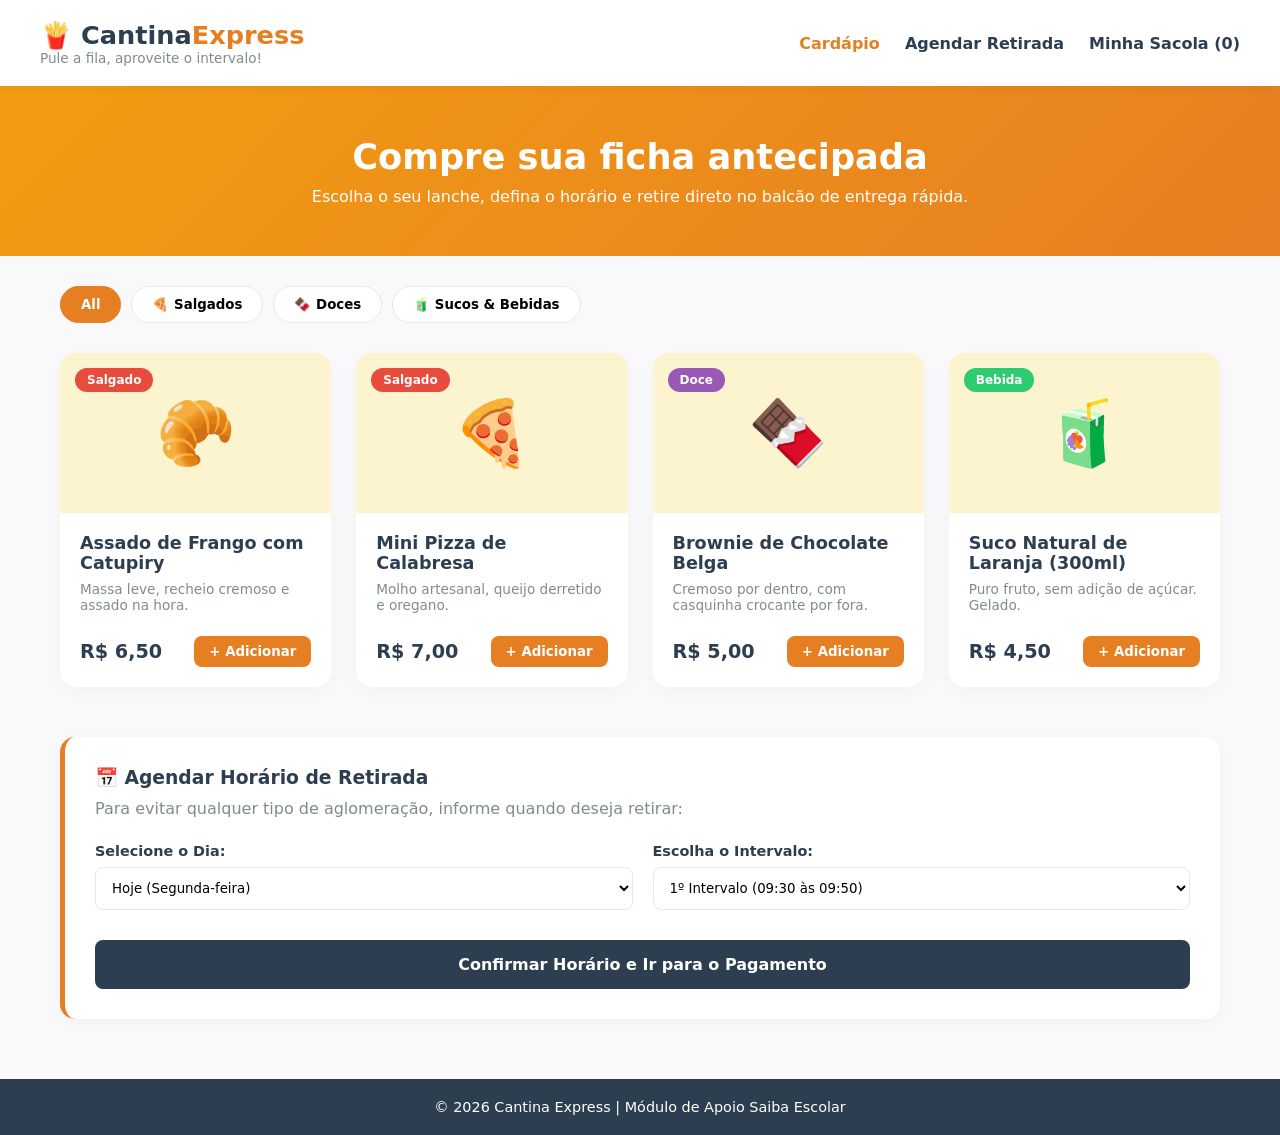
==== cantina.html @ d4b6a6ab "Add files via upload" ====
<!DOCTYPE html>
<html lang="pt-BR">
<head>
    <meta charset="UTF-8">
    <meta name="viewport" content="width=device-width, initial-scale=1.0">
    <title>Cantina Express - Saiba Escolar</title>
    <link rel="stylesheet" href="cantina.css">
</head>
<body>

    <header class="cantina-header">
        <div class="logo-area">
            <h1>🍟 Cantina<span>Express</span></h1>
            <p>Pule a fila, aproveite o intervalo!</p>
        </div>
        <nav class="cantina-nav">
            <a href="#cardapio" class="active">Cardápio</a>
            <a href="#agendar">Agendar Retirada</a>
            <a href="#sacola">Minha Sacola (0)</a>
        </nav>
    </header>

    <section class="cantina-hero">
        <h2>Compre sua ficha antecipada</h2>
        <p>Escolha o seu lanche, defina o horário e retire direto no balcão de entrega rápida.</p>
    </section>

    <div class="categorias-container">
        <button class="btn-categoria active">All</button>
        <button class="btn-categoria">🍕 Salgados</button>
        <button class="btn-categoria">🍫 Doces</button>
        <button class="btn-categoria">🧃 Sucos & Bebidas</button>
    </div>

    <main class="cantina-container">
        
        <section id="cardapio" class="grid-produtos">
            
            <div class="card-produto">
                <div class="tag-categoria salgado">Salgado</div>
                <div class="foto-placeholder">🥐</div>
                <div class="detalhes-produto">
                    <h3>Assado de Frango com Catupiry</h3>
                    <p class="descricao">Massa leve, recheio cremoso e assado na hora.</p>
                    <div class="preco-acao">
                        <span class="preco">R$ 6,50</span>
                        <button class="btn-add">+ Adicionar</button>
                    </div>
                </div>
            </div>

            <div class="card-produto">
                <div class="tag-categoria salgado">Salgado</div>
                <div class="foto-placeholder">🍕</div>
                <div class="detalhes-produto">
                    <h3>Mini Pizza de Calabresa</h3>
                    <p class="descricao">Molho artesanal, queijo derretido e oregano.</p>
                    <div class="preco-acao">
                        <span class="preco">R$ 7,00</span>
                        <button class="btn-add">+ Adicionar</button>
                    </div>
                </div>
            </div>

            <div class="card-produto">
                <div class="tag-categoria doce">Doce</div>
                <div class="foto-placeholder">🍫</div>
                <div class="detalhes-produto">
                    <h3>Brownie de Chocolate Belga</h3>
                    <p class="descricao">Cremoso por dentro, com casquinha crocante por fora.</p>
                    <div class="preco-acao">
                        <span class="preco">R$ 5,00</span>
                        <button class="btn-add">+ Adicionar</button>
                    </div>
                </div>
            </div>

            <div class="card-produto">
                <div class="tag-categoria suco">Bebida</div>
                <div class="foto-placeholder">🧃</div>
                <div class="detalhes-produto">
                    <h3>Suco Natural de Laranja (300ml)</h3>
                    <p class="descricao">Puro fruto, sem adição de açúcar. Gelado.</p>
                    <div class="preco-acao">
                        <span class="preco">R$ 4,50</span>
                        <button class="btn-add">+ Adicionar</button>
                    </div>
                </div>
            </div>

        </section>

        <section id="agendar" class="secao-agendamento">
            <div class="card-agendamento">
                <h3>📅 Agendar Horário de Retirada</h3>
                <p>Para evitar qualquer tipo de aglomeração, informe quando deseja retirar:</p>
                
                <form class="form-agendamento">
                    <div class="grupo-campo">
                        <label for="dia">Selecione o Dia:</label>
                        <select id="dia" name="dia">
                            <option value="hoje">Hoje (Segunda-feira)</option>
                            <option value="amanha">Amanhã (Terça-feira)</option>
                            <option value="quarta">Quarta-feira</option>
                        </select>
                    </div>

                    <div class="grupo-campo">
                        <label for="intervalo">Escolha o Intervalo:</label>
                        <select id="intervalo" name="intervalo">
                            <option value="int1">1º Intervalo (09:30 às 09:50)</option>
                            <option value="int2">2º Intervalo (15:30 às 15:50)</option>
                            <option value="almoco">Horário do Almoço (12:00 às 13:00)</option>
                        </select>
                    </div>

                    <button type="button" class="btn-confirmar-agenda">Confirmar Horário e Ir para o Pagamento</button>
                </form>
            </div>
        </section>

    </main>

    <footer class="cantina-footer">
        <p>&copy; 2026 Cantina Express | Módulo de Apoio Saiba Escolar</p>
    </footer>

</body>
</html>
---- cantina.css ----
/* Reset padrão e tipografia moderna */
* {
    margin: 0;
    padding: 0;
    box-sizing: border-box;
    font-family: 'Segoe UI', system-ui, -apple-system, sans-serif;
}

:root {
    --primary-color: #e67e22; /* Laranja apetite */
    --primary-hover: #d35400;
    --bg-light: #f9f9fb;
    --card-bg: #ffffff;
    --text-dark: #2c3e50;
    --text-muted: #7f8c8d;
    --salgado-color: #e74c3c;
    --doce-color: #9b59b6;
    --suco-color: #2ecc71;
}

body {
    background-color: var(--bg-light);
    color: var(--text-dark);
}

/* Header Fluido e Moderno */
.cantina-header {
    background-color: var(--card-bg);
    padding: 20px 40px;
    display: flex;
    justify-content: space-between;
    align-items: center;
    box-shadow: 0 2px 10px rgba(0, 0, 0, 0.05);
    position: sticky;
    top: 0;
    z-index: 100;
}

.logo-area h1 {
    font-size: 1.6rem;
    color: var(--text-dark);
}

.logo-area h1 span {
    color: var(--primary-color);
}

.logo-area p {
    font-size: 0.85rem;
    color: var(--text-muted);
}

.cantina-nav a {
    text-decoration: none;
    color: var(--text-dark);
    margin-left: 20px;
    font-weight: 600;
    transition: color 0.3s;
}

.cantina-nav a:hover, .cantina-nav a.active {
    color: var(--primary-color);
}

/* Banner Hero */
.cantina-hero {
    background: linear-gradient(135deg, #f39c12, var(--primary-color));
    color: white;
    text-align: center;
    padding: 50px 20px;
    margin-bottom: 30px;
}

.cantina-hero h2 {
    font-size: 2.2rem;
    margin-bottom: 10px;
}

/* Filtros de Categorias */
.categorias-container {
    max-width: 1200px;
    margin: 0 auto 30px auto;
    padding: 0 20px;
    display: flex;
    gap: 10px;
    overflow-x: auto; /* Permite rolagem no celular se faltar espaço */
}

.btn-categoria {
    background-color: var(--card-bg);
    border: 1px solid #e2e8f0;
    padding: 10px 20px;
    border-radius: 20px;
    cursor: pointer;
    font-weight: 600;
    transition: all 0.3s;
}

.btn-categoria:hover, .btn-categoria.active {
    background-color: var(--primary-color);
    color: white;
    border-color: var(--primary-color);
}

/* Container do Grid de Produtos */
.cantina-container {
    max-width: 1200px;
    margin: 0 auto;
    padding: 0 20px;
}

.grid-produtos {
    display: grid;
    grid-template-columns: repeat(auto-fill, minmax(250px, 1fr));
    gap: 25px;
    margin-bottom: 50px;
}

/* Card Individual de Produto */
.card-produto {
    background-color: var(--card-bg);
    border-radius: 15px;
    overflow: hidden;
    box-shadow: 0 5px 15px rgba(0,0,0,0.03);
    position: relative;
    transition: transform 0.3s, box-shadow 0.3s;
}

.card-produto:hover {
    transform: translateY(-5px);
    box-shadow: 0 10px 20px rgba(0,0,0,0.08);
}

/* Tags de Categorias nos Cards */
.tag-categoria {
    position: absolute;
    top: 15px;
    left: 15px;
    padding: 5px 12px;
    border-radius: 12px;
    font-size: 0.75rem;
    font-weight: bold;
    color: white;
}

.tag-categoria.salgado { background-color: var(--salgado-color); }
.tag-categoria.doce { background-color: var(--doce-color); }
.tag-categoria.suco { background-color: var(--suco-color); }

/* Espaço da foto (Usando emojis para fins didáticos/simplicidade) */
.foto-placeholder {
    background-color: #fcf3cf;
    height: 160px;
    display: flex;
    justify-content: center;
    align-items: center;
    font-size: 4rem;
}

.detalhes-produto {
    padding: 20px;
}

.detalhes-produto h3 {
    font-size: 1.1rem;
    margin-bottom: 8px;
}

.descricao {
    font-size: 0.85rem;
    color: var(--text-muted);
    height: 40px;
    margin-bottom: 15px;
}

.preco-acao {
    display: flex;
    justify-content: space-between;
    align-items: center;
}

.preco {
    font-size: 1.2rem;
    font-weight: 700;
    color: var(--text-dark);
}

.btn-add {
    background-color: var(--primary-color);
    color: white;
    border: none;
    padding: 8px 15px;
    border-radius: 8px;
    font-weight: bold;
    cursor: pointer;
    transition: background 0.3s;
}

.btn-add:hover {
    background-color: var(--primary-hover);
}

/* Seção de Agendamento */
.secao-agendamento {
    margin-bottom: 60px;
}

.card-agendamento {
    background-color: var(--card-bg);
    border-radius: 15px;
    padding: 30px;
    box-shadow: 0 5px 15px rgba(0,0,0,0.03);
    border-left: 5px solid var(--primary-color);
}

.card-agendamento h3 {
    margin-bottom: 10px;
}

.card-agendamento p {
    color: var(--text-muted);
    margin-bottom: 25px;
}

.form-agendamento {
    display: flex;
    flex-wrap: wrap;
    gap: 20px;
}

.grupo-campo {
    flex: 1;
    min-width: 250px;
    display: flex;
    flex-direction: column;
    gap: 8px;
}

.grupo-campo label {
    font-weight: 600;
    font-size: 0.9rem;
}

.grupo-campo select {
    padding: 12px;
    border: 1px solid #e2e8f0;
    border-radius: 8px;
    background-color: #fff;
    outline: none;
}

.btn-confirmar-agenda {
    width: 100%;
    background-color: #2c3e50;
    color: white;
    border: none;
    padding: 15px;
    border-radius: 8px;
    font-size: 1rem;
    font-weight: bold;
    cursor: pointer;
    margin-top: 10px;
    transition: background 0.3s;
}

.btn-confirmar-agenda:hover {
    background-color: #1a252f;
}

/* Footer */
.cantina-footer {
    text-align: center;
    background-color: var(--text-dark);
    color: white;
    padding: 20px;
    margin-top: 40px;
    font-size: 0.9rem;
}

/* Responsividade Básica para Celular */
@media (max-width: 768px) {
    .cantina-header {
        flex-direction: column;
        gap: 15px;
        text-align: center;
    }
    .cantina-nav a {
        margin: 0 10px;
    }
}
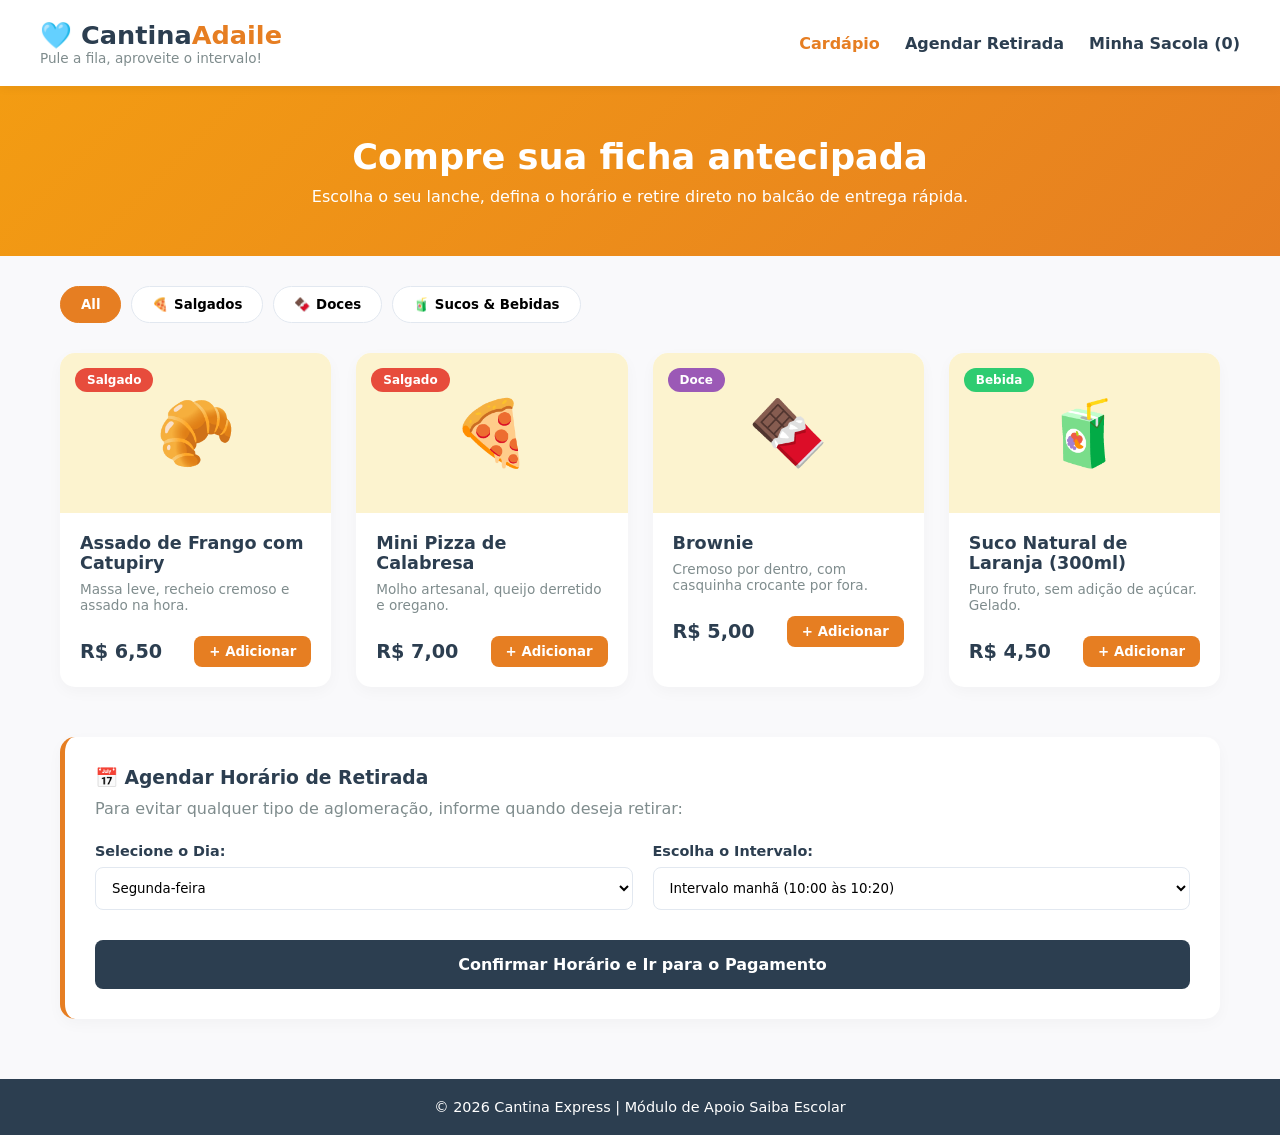
==== commit a15b7c9b: "Add files via upload" ====
--- a/cantina.html
+++ b/cantina.html
@@ -10,7 +10,7 @@
 
     <header class="cantina-header">
         <div class="logo-area">
-            <h1>🍟 Cantina<span>Express</span></h1>
+            <h1> 🩵 Cantina<span>Adaile</span></h1>
             <p>Pule a fila, aproveite o intervalo!</p>
         </div>
         <nav class="cantina-nav">
@@ -66,7 +66,7 @@
                 <div class="tag-categoria doce">Doce</div>
                 <div class="foto-placeholder">🍫</div>
                 <div class="detalhes-produto">
-                    <h3>Brownie de Chocolate Belga</h3>
+                    <h3>Brownie</h3>
                     <p class="descricao">Cremoso por dentro, com casquinha crocante por fora.</p>
                     <div class="preco-acao">
                         <span class="preco">R$ 5,00</span>
@@ -99,18 +99,19 @@
                     <div class="grupo-campo">
                         <label for="dia">Selecione o Dia:</label>
                         <select id="dia" name="dia">
-                            <option value="hoje">Hoje (Segunda-feira)</option>
-                            <option value="amanha">Amanhã (Terça-feira)</option>
+                            <option value="hoje">Segunda-feira</option>
+                            <option value="amanha">Terça-feira</option>
                             <option value="quarta">Quarta-feira</option>
+                            <option value="quarta">Quinta-feira</option>
+                            <option value="quarta">Sexta-feira</option>
                         </select>
                     </div>
 
                     <div class="grupo-campo">
                         <label for="intervalo">Escolha o Intervalo:</label>
                         <select id="intervalo" name="intervalo">
-                            <option value="int1">1º Intervalo (09:30 às 09:50)</option>
-                            <option value="int2">2º Intervalo (15:30 às 15:50)</option>
-                            <option value="almoco">Horário do Almoço (12:00 às 13:00)</option>
+                            <option value="int1"> Intervalo manhã (10:00 às 10:20)</option>
+                            <option value="int2"> Intervalo tarde (15:35 às 16:00)</option>
                         </select>
                     </div>
 
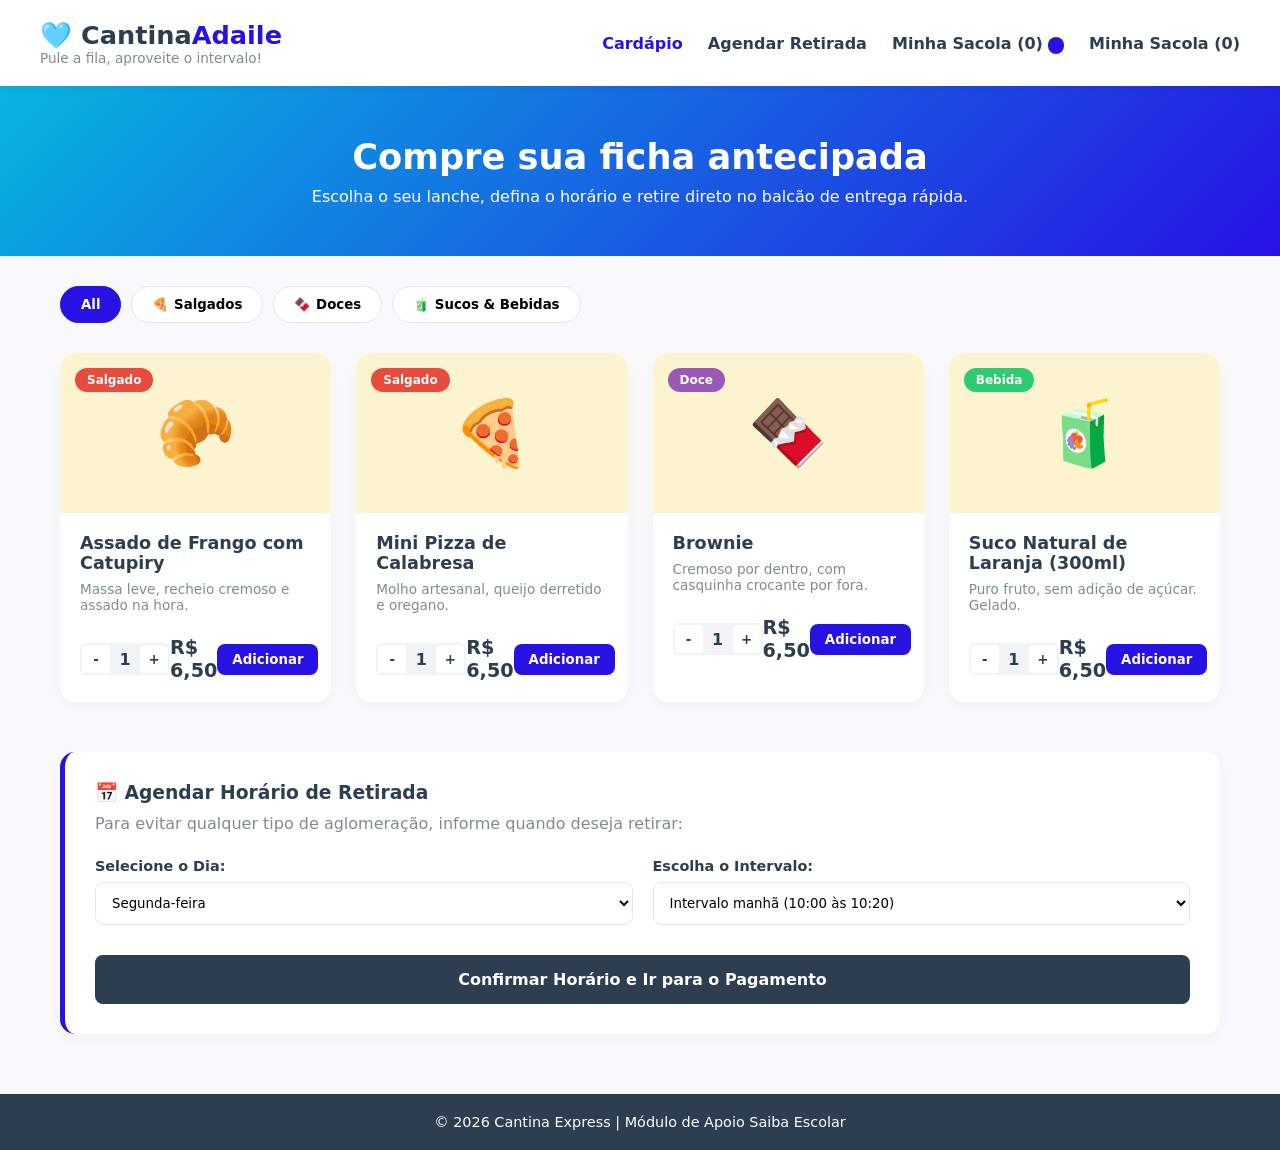
==== commit b4ae5f25: "Add files via upload" ====
--- a/cantina.html
+++ b/cantina.html
@@ -17,6 +17,7 @@
             <a href="#cardapio" class="active">Cardápio</a>
             <a href="#agendar">Agendar Retirada</a>
             <a href="#sacola">Minha Sacola (0)</a>
+            <a href="pagamento.html" id="link-sacola">Minha Sacola (0)</a>
         </nav>
     </header>
 
@@ -42,11 +43,15 @@
                 <div class="detalhes-produto">
                     <h3>Assado de Frango com Catupiry</h3>
                     <p class="descricao">Massa leve, recheio cremoso e assado na hora.</p>
-                    <div class="preco-acao">
-                        <span class="preco">R$ 6,50</span>
-                        <button class="btn-add">+ Adicionar</button>
-                    </div>
-                </div>
+                    <d <div class="preco-acao">
+                        <div class="quantidade-controle">
+                            <button class="btn-qtd" data-acao="diminuir">-</button>
+                            <span class="qtd-numero">1</span>
+                            <button class="btn-qtd" data-acao="aumentar">+</button>
+                        </div>
+                        <span class="preco">R$ 6,50</span>
+                        <button class="btn-add">Adicionar</button>
+                    </div>
             </div>
 
             <div class="card-produto">
@@ -55,11 +60,15 @@
                 <div class="detalhes-produto">
                     <h3>Mini Pizza de Calabresa</h3>
                     <p class="descricao">Molho artesanal, queijo derretido e oregano.</p>
-                    <div class="preco-acao">
-                        <span class="preco">R$ 7,00</span>
-                        <button class="btn-add">+ Adicionar</button>
-                    </div>
-                </div>
+                    <d <div class="preco-acao">
+                        <div class="quantidade-controle">
+                            <button class="btn-qtd" data-acao="diminuir">-</button>
+                            <span class="qtd-numero">1</span>
+                            <button class="btn-qtd" data-acao="aumentar">+</button>
+                        </div>
+                        <span class="preco">R$ 6,50</span>
+                        <button class="btn-add">Adicionar</button>
+                    </div>
             </div>
 
             <div class="card-produto">
@@ -68,11 +77,15 @@
                 <div class="detalhes-produto">
                     <h3>Brownie</h3>
                     <p class="descricao">Cremoso por dentro, com casquinha crocante por fora.</p>
-                    <div class="preco-acao">
-                        <span class="preco">R$ 5,00</span>
-                        <button class="btn-add">+ Adicionar</button>
-                    </div>
-                </div>
+                    <d <div class="preco-acao">
+                        <div class="quantidade-controle">
+                            <button class="btn-qtd" data-acao="diminuir">-</button>
+                            <span class="qtd-numero">1</span>
+                            <button class="btn-qtd" data-acao="aumentar">+</button>
+                        </div>
+                        <span class="preco">R$ 6,50</span>
+                        <button class="btn-add">Adicionar</button>
+                    </div>
             </div>
 
             <div class="card-produto">
@@ -81,11 +94,15 @@
                 <div class="detalhes-produto">
                     <h3>Suco Natural de Laranja (300ml)</h3>
                     <p class="descricao">Puro fruto, sem adição de açúcar. Gelado.</p>
-                    <div class="preco-acao">
-                        <span class="preco">R$ 4,50</span>
-                        <button class="btn-add">+ Adicionar</button>
-                    </div>
-                </div>
+                    <d <div class="preco-acao">
+                        <div class="quantidade-controle">
+                            <button class="btn-qtd" data-acao="diminuir">-</button>
+                            <span class="qtd-numero">1</span>
+                            <button class="btn-qtd" data-acao="aumentar">+</button>
+                        </div>
+                        <span class="preco">R$ 6,50</span>
+                        <button class="btn-add">Adicionar</button>
+                    </div>
             </div>
 
         </section>
@@ -126,5 +143,97 @@
         <p>&copy; 2026 Cantina Express | Módulo de Apoio Saiba Escolar</p>
     </footer>
 
+    <script>
+// Dados dos produtos
+const produtos = [
+    { id: 1, nome: 'Assado de Frango com Catupiry', preco: 6.50, categoria: 'salgado' },
+    { id: 2, nome: 'Mini Pizza de Calabresa', preco: 7.00, categoria: 'salgado' },
+    { id: 3, nome: 'Brownie', preco: 5.00, categoria: 'doce' },
+    { id: 4, nome: 'Suco Natural de Laranja', preco: 4.50, categoria: 'suco' }
+];
+
+// Estado do carrinho
+let carrinho = [];
+let contadorCarrinho = 0;
+
+// Função para atualizar a sacola
+function atualizarSacola() {
+    const sacolaLink = document.querySelector('.cantina-nav a[href="#sacola"]');
+    const totalItens = carrinho.reduce((total, item) => total + item.quantidade, 0);
+    sacolaLink.textContent = `Minha Sacola (${totalItens})`;
+}
+
+// Função para adicionar ao carrinho
+function adicionarAoCarrinho(produtoId, quantidade) {
+    const produto = produtos.find(p => p.id === produtoId);
+    if (!produto) return;
+
+    const itemExistente = carrinho.find(item => item.id === produtoId);
+    
+    if (itemExistente) {
+        itemExistente.quantidade += quantidade;
+    } else {
+        carrinho.push({
+            ...produto,
+            quantidade: quantidade
+        });
+    }
+    
+    atualizarSacola();
+    alert(`✅ ${produto.nome} (${quantidade}x) adicionado ao carrinho!`);
+}
+
+// Configurar eventos dos botões de quantidade e adicionar
+document.querySelectorAll('.card-produto').forEach((card, index) => {
+    const btnDiminuir = card.querySelector('.btn-qtd[data-acao="diminuir"]');
+    const btnAumentar = card.querySelector('.btn-qtd[data-acao="aumentar"]');
+    const qtdNumero = card.querySelector('.qtd-numero');
+    const btnAdd = card.querySelector('.btn-add');
+    const produtoId = index + 1;
+    
+    // Controle de quantidade
+    btnDiminuir.addEventListener('click', () => {
+        let valor = parseInt(qtdNumero.textContent);
+        if (valor > 1) {
+            valor--;
+            qtdNumero.textContent = valor;
+        }
+    });
+    
+    btnAumentar.addEventListener('click', () => {
+        let valor = parseInt(qtdNumero.textContent);
+        valor++;
+        qtdNumero.textContent = valor;
+    });
+    
+    // Botão adicionar
+    btnAdd.addEventListener('click', () => {
+        const quantidade = parseInt(qtdNumero.textContent);
+        adicionarAoCarrinho(produtoId, quantidade);
+        qtdNumero.textContent = 1; // Resetar quantidade
+    });
+});
+
+// Filtros de categoria
+document.querySelectorAll('.btn-categoria').forEach(btn => {
+    btn.addEventListener('click', () => {
+        // Remover classe active de todos
+        document.querySelectorAll('.btn-categoria').forEach(b => b.classList.remove('active'));
+        btn.classList.add('active');
+        
+        const categoria = btn.textContent.toLowerCase();
+        const cards = document.querySelectorAll('.card-produto');
+        
+        cards.forEach(card => {
+            const tag = card.querySelector('.tag-categoria');
+            if (categoria === 'all' || tag.textContent.toLowerCase() === categoria) {
+                card.style.display = 'block';
+            } else {
+                card.style.display = 'none';
+            }
+        });
+    });
+});
+</script>
 </body>
 </html>
--- a/cantina.css
+++ b/cantina.css
@@ -7,7 +7,7 @@
 }
 
 :root {
-    --primary-color: #e67e22; /* Laranja apetite */
+    --primary-color: #2712e4; /* Laranja apetite */
     --primary-hover: #d35400;
     --bg-light: #f9f9fb;
     --card-bg: #ffffff;
@@ -64,7 +64,7 @@
 
 /* Banner Hero */
 .cantina-hero {
-    background: linear-gradient(135deg, #f39c12, var(--primary-color));
+    background: linear-gradient(135deg, #07b5e0, var(--primary-color));
     color: white;
     text-align: center;
     padding: 50px 20px;
@@ -287,4 +287,50 @@
     .cantina-nav a {
         margin: 0 10px;
     }
+}
+.quantidade-controle {
+    display: flex;
+    align-items: center;
+    gap: 5px;
+    background: #f1f3f5;
+    border-radius: 6px;
+    padding: 2px;
+}
+
+.btn-qtd {
+    width: 28px;
+    height: 28px;
+    border: none;
+    background: white;
+    border-radius: 4px;
+    cursor: pointer;
+    font-weight: bold;
+    color: #2c3e50;
+    transition: all 0.2s;
+}
+
+.btn-qtd:hover {
+    background: var(--primary-color);
+    color: white;
+}
+
+.qtd-numero {
+    min-width: 20px;
+    text-align: center;
+    font-weight: 600;
+}
+
+/* Estilo para o link do carrinho */
+.cantina-nav a[href="#sacola"] {
+    position: relative;
+}
+
+.cantina-nav a[href="#sacola"]::after {
+    content: '';
+    background: var(--primary-color);
+    color: white;
+    padding: 2px 8px;
+    border-radius: 12px;
+    font-size: 0.7rem;
+    margin-left: 5px;
 }
